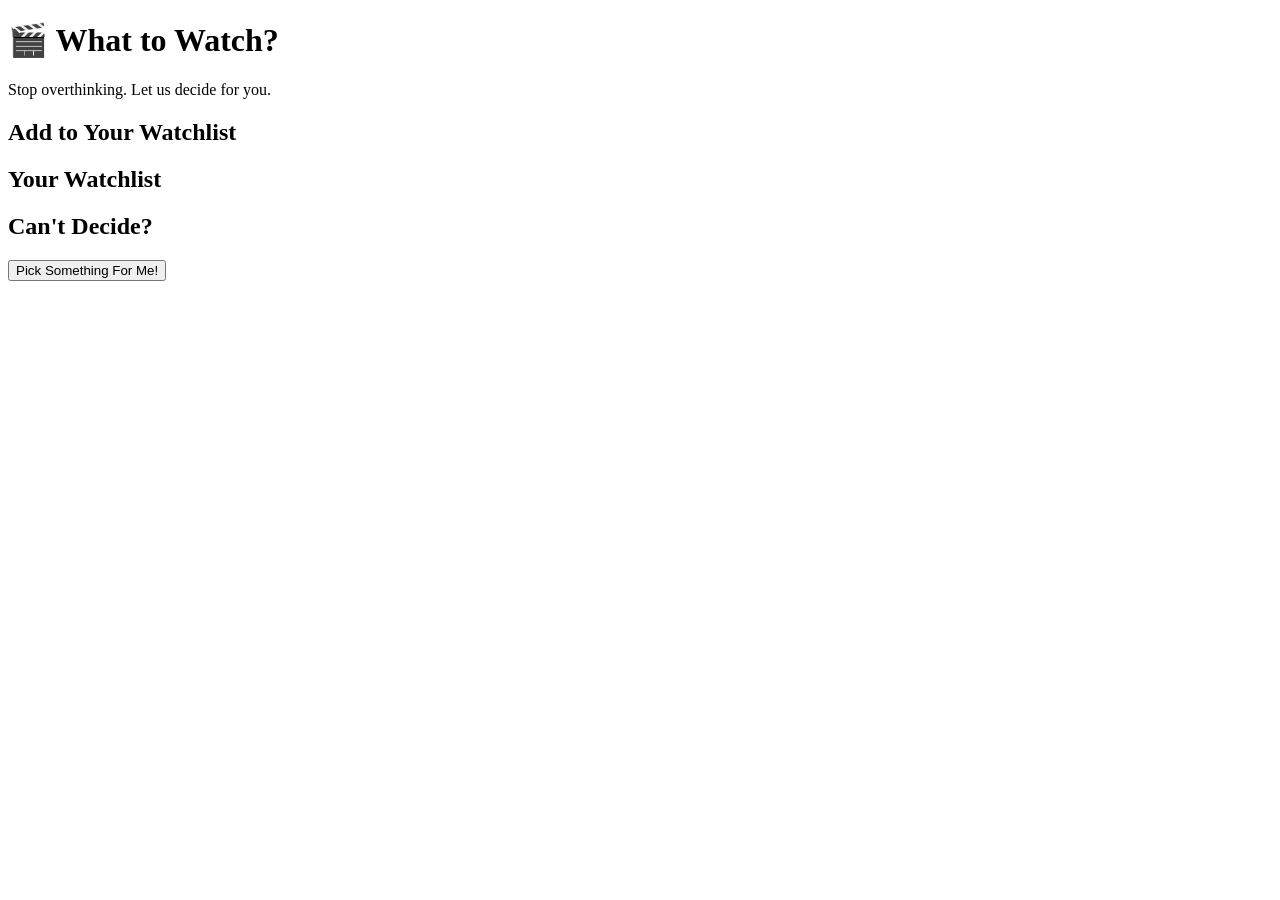
==== index.html @ bd535e7f "Initial setup - What to Watch app" ====
<!DOCTYPE html>
<html lang="en">
<head>
    <meta charset="UTF-8">
    <meta name="viewport" content="width=device-width, initial-scale=1.0">
    <title>What to Watch - Stop Overthinking!</title>
    <link rel="stylesheet" href="css/style.css">
</head>
<body>
    <header>
        <h1>🎬 What to Watch?</h1>
        <p>Stop overthinking. Let us decide for you.</p>
    </header>

    <main>
        <!-- Add to watchlist section -->
        <section id="add-section">
            <h2>Add to Your Watchlist</h2>
            <!-- YOU BUILD THIS: Form to add movies/shows -->
        </section>

        <!-- Your watchlist display -->
        <section id="watchlist-section">
            <h2>Your Watchlist</h2>
            <!-- YOU BUILD THIS: Display list of items -->
        </section>

        <!-- The decision maker -->
        <section id="picker-section">
            <h2>Can't Decide?</h2>
            <button id="pick-for-me">Pick Something For Me!</button>
            <!-- YOU BUILD THIS: Show the random pick -->
            <div id="result"></div>
        </section>
    </main>

    <script src="js/script.js"></script>
</body>
</html>
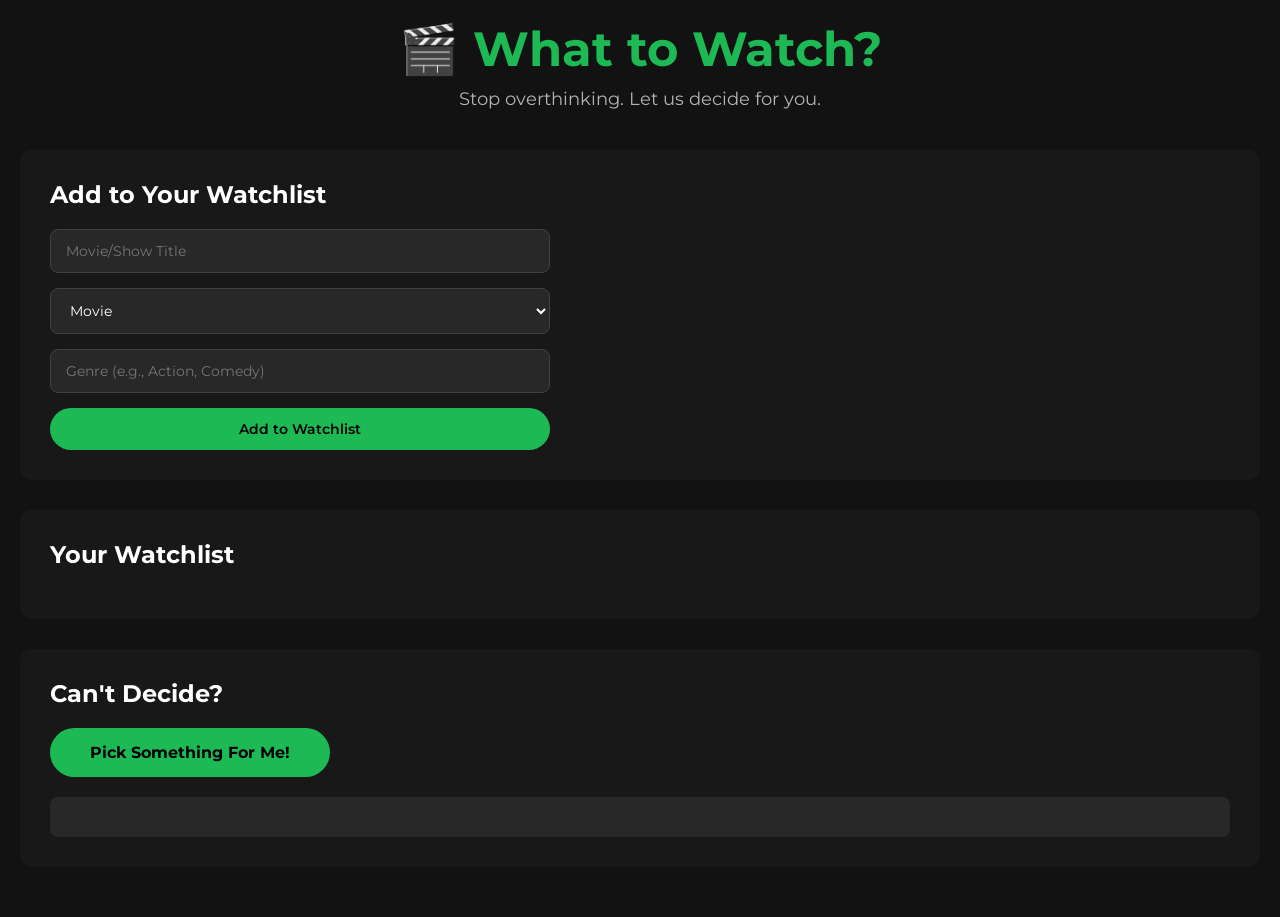
==== commit 52d404fe: "Added Watchlist form and edited the CSS" ====
--- a/index.html
+++ b/index.html
@@ -16,9 +16,17 @@
         <!-- Add to watchlist section -->
         <section id="add-section">
             <h2>Add to Your Watchlist</h2>
-            <!-- YOU BUILD THIS: Form to add movies/shows -->
+            <form id="add-form">
+                <input type="text" id="title" placeholder="Movie/Show Title" required>
+                <select id="type">
+                        <option value="movie">Movie</option>
+                        <option value="show">TV Show</option>
+                </select>
+                <input type="text" id="genre" placeholder="Genre (e.g., Action, Comedy)">
+                <button type="submit">Add to Watchlist</button>
+            </form>
         </section>
-
+        
         <!-- Your watchlist display -->
         <section id="watchlist-section">
             <h2>Your Watchlist</h2>
--- a/css/style.css
+++ b/css/style.css
@@ -0,0 +1,160 @@
+/* Import font from Google Fonts */
+@import url('https://fonts.googleapis.com/css2?family=Montserrat:wght@300;400;500;600;700&display=swap');
+
+/* Dark theme */
+* {
+    margin: 0;
+    padding: 0;
+    box-sizing: border-box;
+}
+
+body {
+    background-color: #121212;  /* Spotify's dark background */
+    color: #ffffff;
+    font-family: 'Montserrat', sans-serif;
+    padding: 20px;
+}
+
+header {
+    text-align: center;
+    margin-bottom: 40px;
+}
+
+header h1 {
+    font-size: 48px;
+    font-weight: 700;
+    color: #1DB954;  /* Spotify green accent */
+}
+
+header p {
+    color: #b3b3b3;
+    font-size: 18px;
+    margin-top: 10px;
+}
+
+section {
+    background-color: #181818;  /* Slightly lighter dark */
+    padding: 30px;
+    border-radius: 12px;
+    margin-bottom: 30px;
+}
+
+section h2 {
+    font-size: 24px;
+    margin-bottom: 20px;
+    color: #ffffff;
+}
+
+/* Form styling */
+#add-form {
+    display: flex;
+    flex-direction: column;
+    gap: 15px;
+    max-width: 500px;
+}
+
+#add-form input,
+#add-form select {
+    background-color: #282828;
+    border: 1px solid #404040;
+    color: #ffffff;
+    padding: 12px 15px;
+    border-radius: 8px;
+    font-family: 'Montserrat', sans-serif;
+    font-size: 14px;
+}
+
+#add-form input:focus,
+#add-form select:focus {
+    outline: none;
+    border-color: #1DB954;
+}
+
+#add-form button {
+    background-color: #1DB954;
+    color: #000000;
+    border: none;
+    padding: 12px 30px;
+    border-radius: 25px;
+    font-family: 'Montserrat', sans-serif;
+    font-weight: 600;
+    font-size: 14px;
+    cursor: pointer;
+    transition: all 0.3s ease;
+}
+
+#add-form button:hover {
+    background-color: #1ed760;
+    transform: scale(1.05);
+}
+
+/* Watchlist items */
+.watchlist-item {
+    background-color: #282828;
+    padding: 20px;
+    border-radius: 8px;
+    margin-bottom: 15px;
+    transition: background-color 0.2s ease;
+}
+
+.watchlist-item:hover {
+    background-color: #3E3E3E;
+}
+
+.watchlist-item h3 {
+    color: #ffffff;
+    font-size: 20px;
+    margin-bottom: 10px;
+}
+
+.watchlist-item p {
+    color: #b3b3b3;
+    font-size: 14px;
+    margin-bottom: 5px;
+}
+
+.watchlist-item button {
+    background-color: transparent;
+    border: 1px solid #b3b3b3;
+    color: #b3b3b3;
+    padding: 8px 20px;
+    border-radius: 20px;
+    font-family: 'Montserrat', sans-serif;
+    font-size: 12px;
+    cursor: pointer;
+    margin-top: 10px;
+    transition: all 0.2s ease;
+}
+
+.watchlist-item button:hover {
+    border-color: #ffffff;
+    color: #ffffff;
+}
+
+/* Pick button */
+#pick-for-me {
+    background-color: #1DB954;
+    color: #000000;
+    border: none;
+    padding: 15px 40px;
+    border-radius: 30px;
+    font-family: 'Montserrat', sans-serif;
+    font-weight: 700;
+    font-size: 16px;
+    cursor: pointer;
+    transition: all 0.3s ease;
+}
+
+#pick-for-me:hover {
+    background-color: #1ed760;
+    transform: scale(1.05);
+}
+
+#result {
+    margin-top: 20px;
+    padding: 20px;
+    background-color: #282828;
+    border-radius: 8px;
+    color: #ffffff;
+    font-size: 18px;
+}
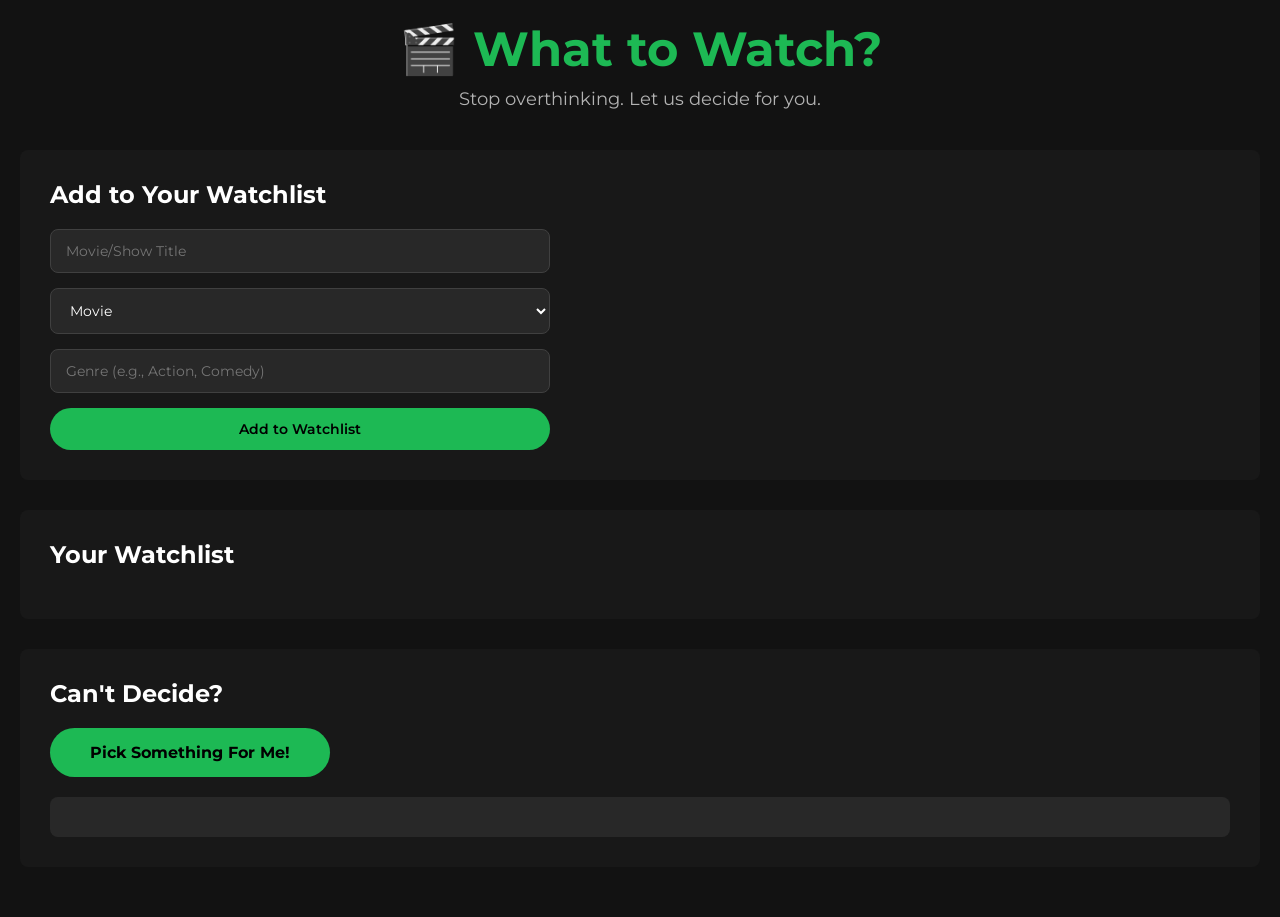
==== commit 0733816d: "Add watchlist display functionality" ====
--- a/index.html
+++ b/index.html
@@ -30,7 +30,9 @@
         <!-- Your watchlist display -->
         <section id="watchlist-section">
             <h2>Your Watchlist</h2>
-            <!-- YOU BUILD THIS: Display list of items -->
+            <div id="watchlist-container">
+                <!-- Movies/shows will appear here -->
+            </div>
         </section>
 
         <!-- The decision maker -->
--- a/css/style.css
+++ b/css/style.css
@@ -10,9 +10,9 @@
 
 body {
     background-color: #121212;  /* Spotify's dark background */
-    color: #ffffff;
+    color: #ffffff; /*makes all the text white unless specified otherwise*/
     font-family: 'Montserrat', sans-serif;
-    padding: 20px;
+    padding: 20px; /* Add some padding for better spacing */
 }
 
 header {
@@ -35,7 +35,7 @@
 section {
     background-color: #181818;  /* Slightly lighter dark */
     padding: 30px;
-    border-radius: 12px;
+    border-radius: 8px;
     margin-bottom: 30px;
 }
 
@@ -49,7 +49,7 @@
 #add-form {
     display: flex;
     flex-direction: column;
-    gap: 15px;
+    gap: 15px; /*gaps between each textfields and button*/
     max-width: 500px;
 }
 
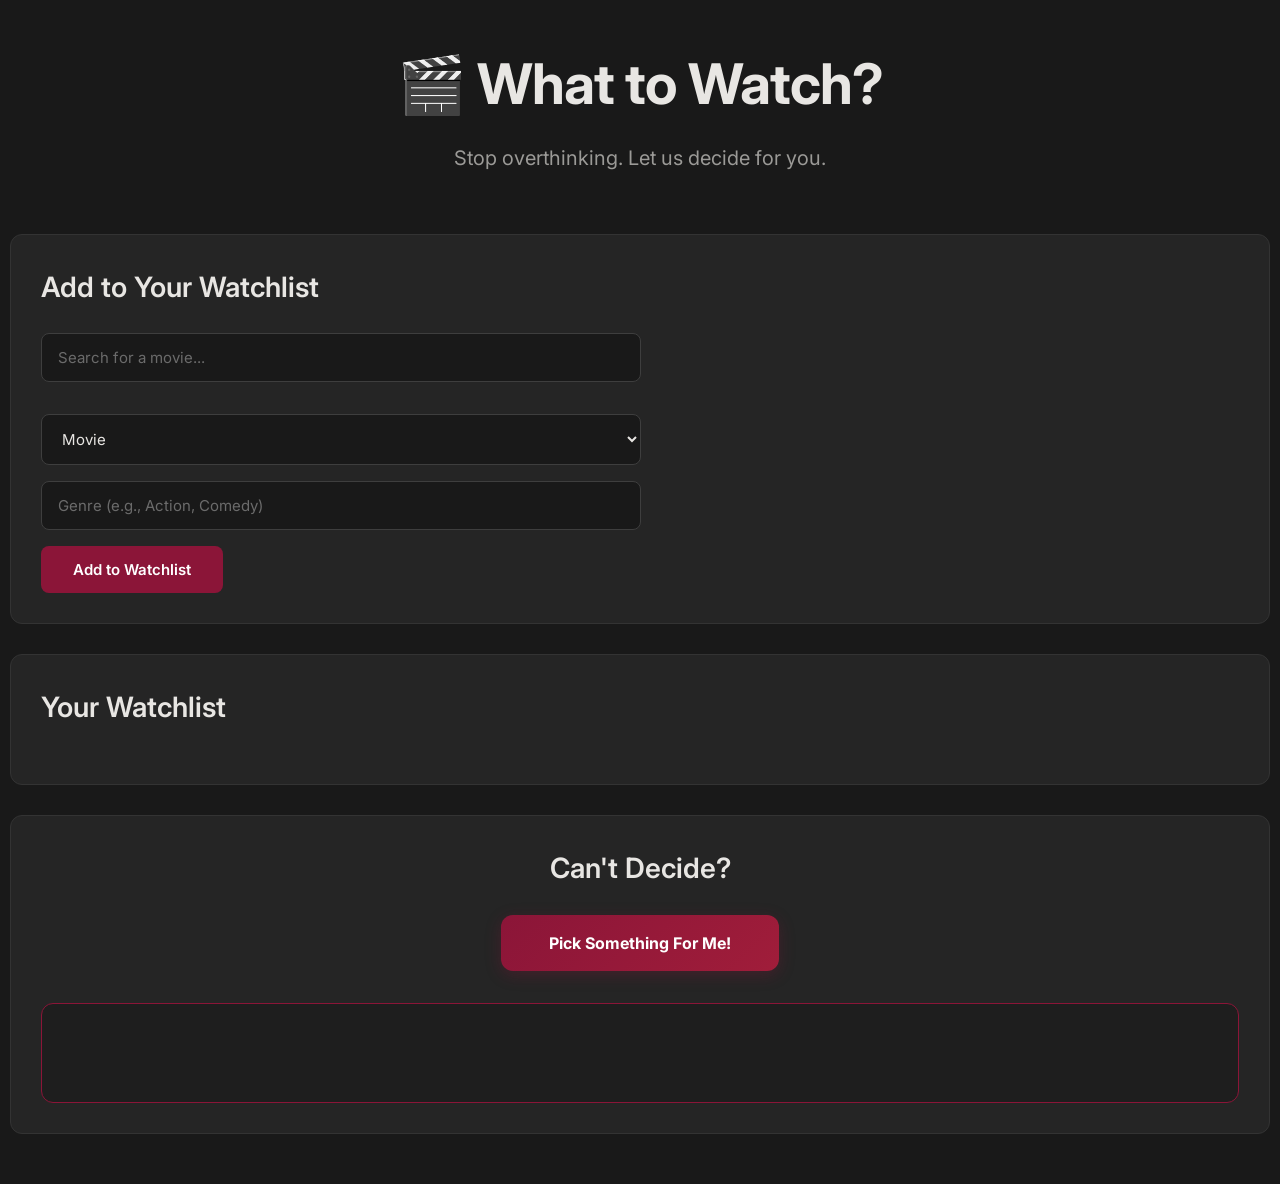
==== commit 6ef12834: "Set up TMDb API config and fetch" ====
--- a/index.html
+++ b/index.html
@@ -17,7 +17,8 @@
         <section id="add-section">
             <h2>Add to Your Watchlist</h2>
             <form id="add-form">
-                <input type="text" id="title" placeholder="Movie/Show Title" required>
+                <input type="text" id="title" placeholder="Search for a movie..." autocomplete="off">
+<div id="search-results"></div>
                 <select id="type">
                         <option value="movie">Movie</option>
                         <option value="show">TV Show</option>
@@ -43,7 +44,7 @@
             <div id="result"></div>
         </section>
     </main>
-
+    <script src="js/config.js"></script>
     <script src="js/script.js"></script>
 </body>
 </html>
--- a/css/style.css
+++ b/css/style.css
@@ -1,7 +1,6 @@
-/* Import font from Google Fonts */
-@import url('https://fonts.googleapis.com/css2?family=Montserrat:wght@300;400;500;600;700&display=swap');
-
-/* Dark theme */
+/* Import Notion-style fonts */
+@import url('https://fonts.googleapis.com/css2?family=Inter:wght@300;400;500;600;700&display=swap');
+
 * {
     margin: 0;
     padding: 0;
@@ -9,152 +8,266 @@
 }
 
 body {
-    background-color: #121212;  /* Spotify's dark background */
-    color: #ffffff; /*makes all the text white unless specified otherwise*/
-    font-family: 'Montserrat', sans-serif;
-    padding: 20px; /* Add some padding for better spacing */
+    background-color: #191919;
+    color: #E8E6E3;
+    font-family: 'Inter', sans-serif;
+    padding: 20px 10px;
+    line-height: 1.6;
 }
 
 header {
     text-align: center;
     margin-bottom: 40px;
+    padding: 20px 10px;
 }
 
 header h1 {
-    font-size: 48px;
+    font-size: 56px;
     font-weight: 700;
-    color: #1DB954;  /* Spotify green accent */
+    color: #E8E6E3;
+    margin-bottom: 12px;
+    letter-spacing: -1px;
 }
 
 header p {
-    color: #b3b3b3;
-    font-size: 18px;
-    margin-top: 10px;
+    color: #9B9A97;
+    font-size: 20px;
+    font-weight: 400;
+}
+
+main {
+    max-width: 1400px;
+    margin: 0 auto;
 }
 
 section {
-    background-color: #181818;  /* Slightly lighter dark */
+    background-color: #252525;
     padding: 30px;
-    border-radius: 8px;
+    border-radius: 12px;
     margin-bottom: 30px;
+    border: 1px solid #333;
+    transition: border-color 0.2s ease;
+}
+
+section:hover {
+    border-color: #8B1538;
 }
 
 section h2 {
-    font-size: 24px;
-    margin-bottom: 20px;
-    color: #ffffff;
+    font-size: 28px;
+    margin-bottom: 24px;
+    color: #E8E6E3;
+    font-weight: 600;
 }
 
 /* Form styling */
 #add-form {
     display: flex;
     flex-direction: column;
-    gap: 15px; /*gaps between each textfields and button*/
-    max-width: 500px;
+    gap: 16px;
+    max-width: 600px;
 }
 
 #add-form input,
 #add-form select {
-    background-color: #282828;
-    border: 1px solid #404040;
-    color: #ffffff;
-    padding: 12px 15px;
+    background-color: #191919;
+    border: 1px solid #3E3E3E;
+    color: #E8E6E3;
+    padding: 14px 16px;
     border-radius: 8px;
-    font-family: 'Montserrat', sans-serif;
-    font-size: 14px;
+    font-family: 'Inter', sans-serif;
+    font-size: 15px;
+    transition: all 0.2s ease;
 }
 
 #add-form input:focus,
 #add-form select:focus {
     outline: none;
-    border-color: #1DB954;
+    border-color: #8B1538;
+    background-color: #1E1E1E;
+}
+
+#add-form input::placeholder {
+    color: #6B6B6B;
 }
 
 #add-form button {
-    background-color: #1DB954;
-    color: #000000;
+    background-color: #8B1538;
+    color: #FFFFFF;
     border: none;
-    padding: 12px 30px;
-    border-radius: 25px;
-    font-family: 'Montserrat', sans-serif;
+    padding: 14px 32px;
+    border-radius: 8px;
+    font-family: 'Inter', sans-serif;
     font-weight: 600;
+    font-size: 15px;
+    cursor: pointer;
+    transition: all 0.2s ease;
+    align-self: flex-start;
+}
+
+#add-form button:hover {
+    background-color: #A01D3A;
+    transform: translateY(-1px);
+    box-shadow: 0 4px 12px rgba(139, 21, 56, 0.3);
+}
+
+#add-form button:active {
+    transform: translateY(0);
+}
+
+/* Watchlist grid */
+#watchlist-container {
+    display: grid;
+    grid-template-columns: repeat(auto-fill, minmax(280px, 1fr));
+    gap: 24px;
+    margin-top: 24px;
+}
+
+/* Watchlist items - card style */
+.watchlist-item {
+    background-color: #1E1E1E;
+    border-radius: 12px;
+    overflow: hidden;
+    transition: all 0.3s ease;
+    border: 1px solid #2A2A2A;
+    cursor: pointer;
+}
+
+.watchlist-item:hover {
+    transform: translateY(-4px);
+    box-shadow: 0 8px 24px rgba(0, 0, 0, 0.4);
+    border-color: #8B1538;
+}
+
+/* Poster placeholder - will be replaced with actual posters */
+.watchlist-item::before {
+    content: '';
+    display: block;
+    width: 100%;
+    padding-top: 56.25%; /* 16:9 aspect ratio - much shorter */
+    background: linear-gradient(135deg, #2A2A2A 0%, #1E1E1E 100%);
+    position: relative;
+}
+
+.watchlist-item-content {
+    padding: 20px;
+}
+
+.watchlist-item h3 {
+    color: #E8E6E3;
+    font-size: 18px;
+    font-weight: 600;
+    margin-bottom: 8px;
+    display: flex;
+    align-items: center;
+    gap: 8px;
+}
+
+.watchlist-item p {
+    color: #9B9A97;
     font-size: 14px;
-    cursor: pointer;
-    transition: all 0.3s ease;
-}
-
-#add-form button:hover {
-    background-color: #1ed760;
-    transform: scale(1.05);
-}
-
-/* Watchlist items */
-.watchlist-item {
-    background-color: #282828;
-    padding: 20px;
-    border-radius: 8px;
-    margin-bottom: 15px;
-    transition: background-color 0.2s ease;
-}
-
-.watchlist-item:hover {
-    background-color: #3E3E3E;
-}
-
-.watchlist-item h3 {
-    color: #ffffff;
-    font-size: 20px;
-    margin-bottom: 10px;
-}
-
-.watchlist-item p {
-    color: #b3b3b3;
-    font-size: 14px;
-    margin-bottom: 5px;
+    margin-bottom: 6px;
 }
 
 .watchlist-item button {
     background-color: transparent;
-    border: 1px solid #b3b3b3;
-    color: #b3b3b3;
-    padding: 8px 20px;
-    border-radius: 20px;
-    font-family: 'Montserrat', sans-serif;
-    font-size: 12px;
-    cursor: pointer;
-    margin-top: 10px;
+    border: 1px solid #3E3E3E;
+    color: #9B9A97;
+    padding: 8px 16px;
+    border-radius: 6px;
+    font-family: 'Inter', sans-serif;
+    font-size: 13px;
+    cursor: pointer;
+    margin-top: 12px;
+    margin-right: 8px;
     transition: all 0.2s ease;
+    font-weight: 500;
 }
 
 .watchlist-item button:hover {
-    border-color: #ffffff;
-    color: #ffffff;
-}
-
-/* Pick button */
+    border-color: #8B1538;
+    color: #8B1538;
+    background-color: rgba(139, 21, 56, 0.1);
+}
+
+/* Watched state */
+.watchlist-item.watched {
+    opacity: 0.5;
+}
+
+.watchlist-item.watched h3 {
+    text-decoration: line-through;
+    color: #6B6B6B;
+}
+
+/* Picker section */
+#picker-section {
+    text-align: center;
+}
+
 #pick-for-me {
-    background-color: #1DB954;
-    color: #000000;
+    background: linear-gradient(135deg, #8B1538 0%, #A01D3A 100%);
+    color: #FFFFFF;
     border: none;
-    padding: 15px 40px;
-    border-radius: 30px;
-    font-family: 'Montserrat', sans-serif;
+    padding: 18px 48px;
+    border-radius: 12px;
+    font-family: 'Inter', sans-serif;
     font-weight: 700;
     font-size: 16px;
     cursor: pointer;
     transition: all 0.3s ease;
+    box-shadow: 0 4px 16px rgba(139, 21, 56, 0.3);
 }
 
 #pick-for-me:hover {
-    background-color: #1ed760;
-    transform: scale(1.05);
+    transform: translateY(-2px);
+    box-shadow: 0 8px 24px rgba(139, 21, 56, 0.4);
+}
+
+#pick-for-me:active {
+    transform: translateY(0);
 }
 
 #result {
-    margin-top: 20px;
-    padding: 20px;
-    background-color: #282828;
-    border-radius: 8px;
-    color: #ffffff;
+    margin-top: 32px;
+    padding: 32px;
+    background-color: #1E1E1E;
+    border-radius: 12px;
+    color: #E8E6E3;
     font-size: 18px;
+    border: 1px solid #8B1538;
+    min-height: 100px;
+    display: flex;
+    flex-direction: column;
+    align-items: center;
+    justify-content: center;
+}
+
+#result h2 {
+    color: #8B1538;
+    font-size: 32px;
+    margin: 12px 0;
+}
+
+#result h3 {
+    color: #9B9A97;
+    font-size: 16px;
+    font-weight: 500;
+    margin-bottom: 8px;
+}
+
+/* Responsive */
+@media (max-width: 768px) {
+    header h1 {
+        font-size: 40px;
+    }
+    
+    section {
+        padding: 24px;
+    }
+    
+    #watchlist-container {
+        grid-template-columns: repeat(auto-fill, minmax(200px, 1fr));
+        gap: 16px;
+    }
 }
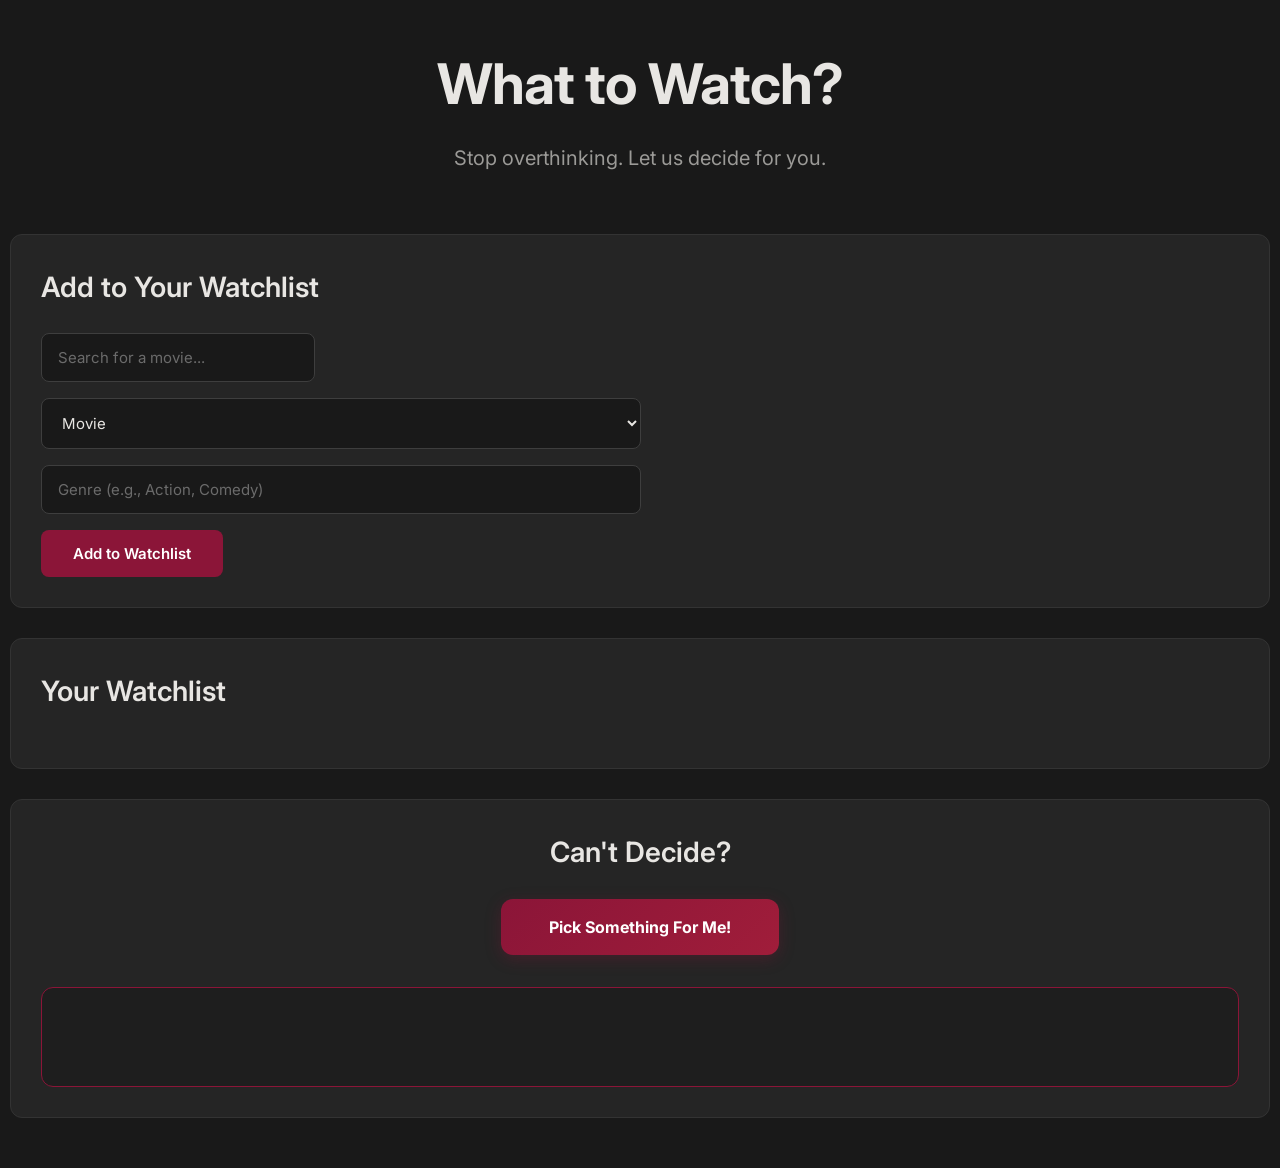
==== commit d088554e: "Add TMDB search functionality to form" ====
--- a/index.html
+++ b/index.html
@@ -8,7 +8,7 @@
 </head>
 <body>
     <header>
-        <h1>🎬 What to Watch?</h1>
+        <h1>What to Watch?</h1>
         <p>Stop overthinking. Let us decide for you.</p>
     </header>
 
@@ -17,11 +17,13 @@
         <section id="add-section">
             <h2>Add to Your Watchlist</h2>
             <form id="add-form">
-                <input type="text" id="title" placeholder="Search for a movie..." autocomplete="off">
-<div id="search-results"></div>
+                <div style="position: relative;">
+                    <input type="text" id="title" placeholder="Search for a movie..." autocomplete="off">
+                    <div id="search-results"></div>
+                </div>
                 <select id="type">
-                        <option value="movie">Movie</option>
-                        <option value="show">TV Show</option>
+                    <option value="movie">Movie</option>
+                    <option value="show">TV Show</option>
                 </select>
                 <input type="text" id="genre" placeholder="Genre (e.g., Action, Comedy)">
                 <button type="submit">Add to Watchlist</button>
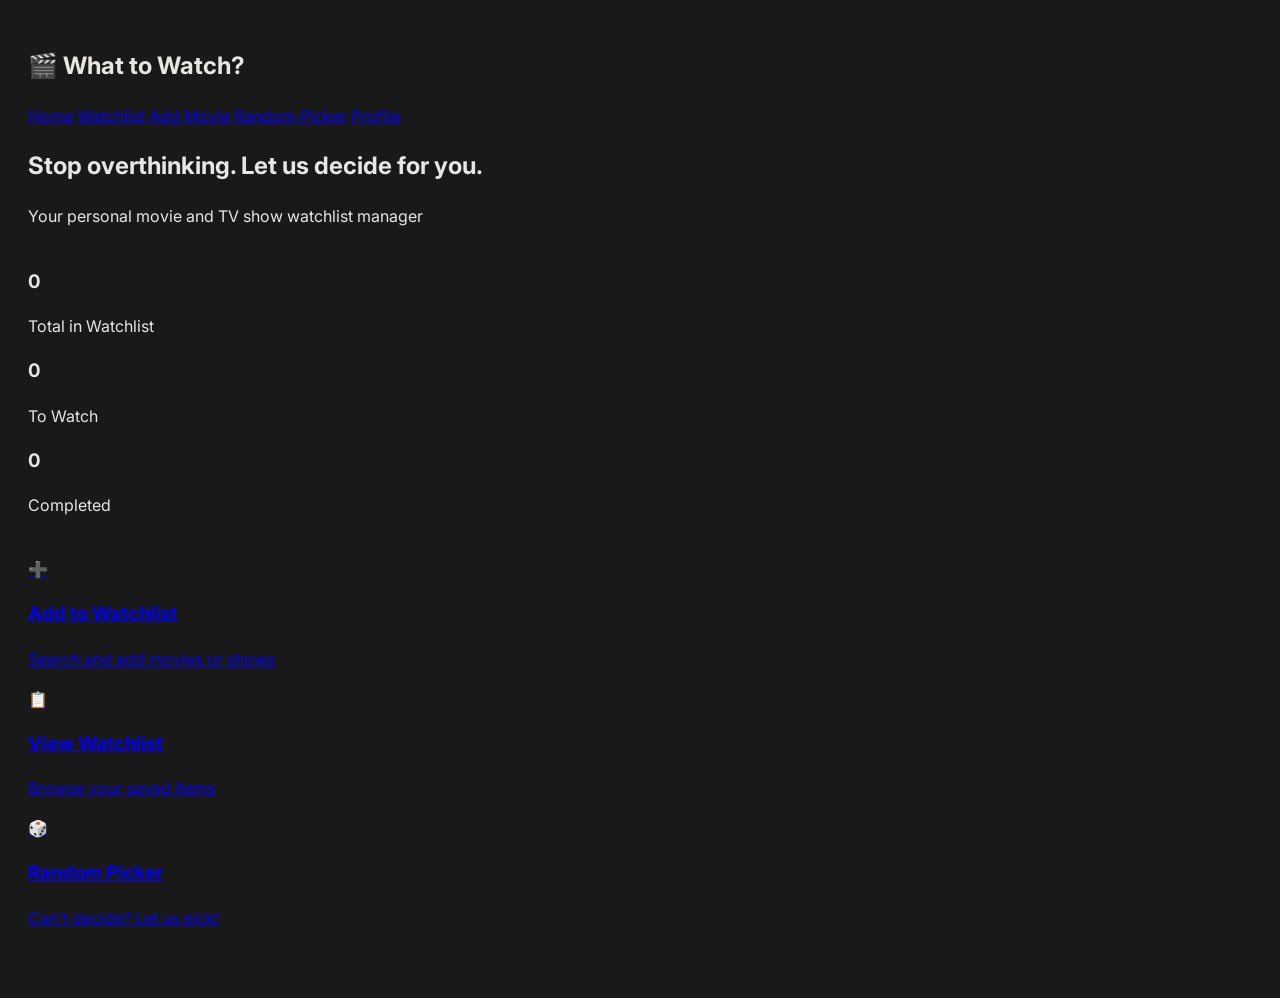
==== commit e00a6b51: "Added new pages and updated the UI" ====
--- a/index.html
+++ b/index.html
@@ -3,50 +3,71 @@
 <head>
     <meta charset="UTF-8">
     <meta name="viewport" content="width=device-width, initial-scale=1.0">
-    <title>What to Watch - Stop Overthinking!</title>
+    <title>What to Watch - Home</title>
     <link rel="stylesheet" href="css/style.css">
 </head>
 <body>
-    <header>
-        <h1>What to Watch?</h1>
-        <p>Stop overthinking. Let us decide for you.</p>
-    </header>
+    <!-- Navigation -->
+    <nav class="main-nav">
+        <div class="nav-content">
+            <h1 class="logo">🎬 What to Watch?</h1>
+            <div class="nav-links">
+                <a href="index.html" class="active">Home</a>
+                <a href="watchlist.html">Watchlist</a>
+                <a href="add-movie.html">Add Movie</a>
+                <a href="picker.html">Random Picker</a>
+                <a href="profile.html">Profile</a>
+            </div>
+        </div>
+    </nav>
 
-    <main>
-        <!-- Add to watchlist section -->
-        <section id="add-section">
-            <h2>Add to Your Watchlist</h2>
-            <form id="add-form">
-                <div style="position: relative;">
-                    <input type="text" id="title" placeholder="Search for a movie..." autocomplete="off">
-                    <div id="search-results"></div>
-                </div>
-                <select id="type">
-                    <option value="movie">Movie</option>
-                    <option value="show">TV Show</option>
-                </select>
-                <input type="text" id="genre" placeholder="Genre (e.g., Action, Comedy)">
-                <button type="submit">Add to Watchlist</button>
-            </form>
+    <main class="home-page">
+        <section class="hero">
+            <h1>Stop overthinking. Let us decide for you.</h1>
+            <p>Your personal movie and TV show watchlist manager</p>
         </section>
-        
-        <!-- Your watchlist display -->
-        <section id="watchlist-section">
-            <h2>Your Watchlist</h2>
-            <div id="watchlist-container">
-                <!-- Movies/shows will appear here -->
+
+        <section class="stats">
+            <div class="stat-card">
+                <h3 id="total-count">0</h3>
+                <p>Total in Watchlist</p>
+            </div>
+            <div class="stat-card">
+                <h3 id="unwatched-count">0</h3>
+                <p>To Watch</p>
+            </div>
+            <div class="stat-card">
+                <h3 id="watched-count">0</h3>
+                <p>Completed</p>
             </div>
         </section>
 
-        <!-- The decision maker -->
-        <section id="picker-section">
-            <h2>Can't Decide?</h2>
-            <button id="pick-for-me">Pick Something For Me!</button>
-            <!-- YOU BUILD THIS: Show the random pick -->
-            <div id="result"></div>
+        <section class="quick-actions">
+            <a href="add-movie.html" class="action-btn">
+                <span>➕</span>
+                <h3>Add to Watchlist</h3>
+                <p>Search and add movies or shows</p>
+            </a>
+            <a href="watchlist.html" class="action-btn">
+                <span>📋</span>
+                <h3>View Watchlist</h3>
+                <p>Browse your saved items</p>
+            </a>
+            <a href="picker.html" class="action-btn">
+                <span>🎲</span>
+                <h3>Random Picker</h3>
+                <p>Can't decide? Let us pick!</p>
+            </a>
         </section>
     </main>
-    <script src="js/config.js"></script>
-    <script src="js/script.js"></script>
+
+    <script src="js/storage.js"></script>
+    <script>
+        // Load stats on home page
+        const stats = Storage.getStats();
+        document.getElementById('total-count').textContent = stats.total;
+        document.getElementById('unwatched-count').textContent = stats.unwatched;
+        document.getElementById('watched-count').textContent = stats.watched;
+    </script>
 </body>
 </html>
--- a/css/style.css
+++ b/css/style.css
@@ -1,6 +1,7 @@
 /* Import Notion-style fonts */
-@import url('https://fonts.googleapis.com/css2?family=Inter:wght@300;400;500;600;700&display=swap');
-
+@import url('https://fonts.googleapis.com/css2?family=Inter:wght@400;500;600;700&display=swap');
+@import url('https://fonts.googleapis.com/css2?family=Space+Grotesk:wght@400;500;600;700&display=swap');
+font-family: 'Space Grotesk', sans-serif;
 * {
     margin: 0;
     padding: 0;
@@ -10,96 +11,105 @@
 body {
     background-color: #191919;
     color: #E8E6E3;
-    font-family: 'Inter', sans-serif;
-    padding: 20px 10px;
-    line-height: 1.6;
+    font-family: 'Inter', -apple-system, sans-serif;
+    padding: 20px;
+    line-height: 1.5;
 }
 
 header {
     text-align: center;
     margin-bottom: 40px;
-    padding: 20px 10px;
+    padding: 20px 0;
 }
 
 header h1 {
-    font-size: 56px;
+    font-size: 36px;
     font-weight: 700;
     color: #E8E6E3;
-    margin-bottom: 12px;
-    letter-spacing: -1px;
+    margin-bottom: 8px;
+    letter-spacing: -0.5px;
 }
 
 header p {
+    color: #787774;
+    font-size: 16px;
+    font-weight: 400;
+}
+
+main {
+    max-width: 1600px;
+    margin: 0 auto;
+}
+
+section {
+    background-color: transparent;
+    padding: 0;
+    margin-bottom: 40px;
+}
+
+section h2 {
+    font-size: 20px;
+    margin-bottom: 20px;
     color: #9B9A97;
-    font-size: 20px;
-    font-weight: 400;
-}
-
-main {
-    max-width: 1400px;
-    margin: 0 auto;
-}
-
-section {
+    font-weight: 600;
+    text-transform: uppercase;
+    letter-spacing: 0.5px;
+    font-size: 13px;
+}
+
+/* Form styling */
+#add-section {
     background-color: #252525;
     padding: 30px;
-    border-radius: 12px;
-    margin-bottom: 30px;
-    border: 1px solid #333;
-    transition: border-color 0.2s ease;
-}
-
-section:hover {
-    border-color: #8B1538;
-}
-
-section h2 {
-    font-size: 28px;
-    margin-bottom: 24px;
-    color: #E8E6E3;
-    font-weight: 600;
-}
-
-/* Form styling */
+    border-radius: 8px;
+    margin-bottom: 50px;
+}
+
 #add-form {
     display: flex;
     flex-direction: column;
-    gap: 16px;
+    gap: 12px;
     max-width: 600px;
+}
+
+#add-form > div {
+    position: relative;
+    width: 100%;
 }
 
 #add-form input,
 #add-form select {
-    background-color: #191919;
-    border: 1px solid #3E3E3E;
-    color: #E8E6E3;
-    padding: 14px 16px;
-    border-radius: 8px;
+    background-color: #1E1E1E;
+    border: 1px solid #3A3A3A;
+    color: #E8E6E3;
+    padding: 10px 14px;
+    border-radius: 6px;
     font-family: 'Inter', sans-serif;
-    font-size: 15px;
-    transition: all 0.2s ease;
+    font-size: 14px;
+    transition: all 0.2s ease;
+    width: 100%;
 }
 
 #add-form input:focus,
 #add-form select:focus {
     outline: none;
     border-color: #8B1538;
-    background-color: #1E1E1E;
+    background-color: #252525;
 }
 
 #add-form input::placeholder {
-    color: #6B6B6B;
+    color: #5A5A5A;
 }
 
 #add-form button {
     background-color: #8B1538;
     color: #FFFFFF;
     border: none;
-    padding: 14px 32px;
-    border-radius: 8px;
+    padding: 10px 24px;
+    border-radius: 6px;
     font-family: 'Inter', sans-serif;
     font-weight: 600;
-    font-size: 15px;
+    font-size: 14px;
     cursor: pointer;
     transition: all 0.2s ease;
     align-self: flex-start;
@@ -107,167 +117,281 @@
 
 #add-form button:hover {
     background-color: #A01D3A;
-    transform: translateY(-1px);
-    box-shadow: 0 4px 12px rgba(139, 21, 56, 0.3);
-}
-
-#add-form button:active {
-    transform: translateY(0);
-}
-
-/* Watchlist grid */
+}
+
+/* Search results dropdown */
+#search-results {
+    position: absolute;
+    background: #1E1E1E;
+    border: 1px solid #3A3A3A;
+    border-radius: 6px;
+    max-height: 300px;
+    overflow-y: auto;
+    z-index: 1000;
+    width: 100%;
+    margin-top: 4px;
+    top: 100%;
+    left: 0;
+}
+
+.search-result-item {
+    display: flex;
+    gap: 12px;
+    padding: 12px;
+    cursor: pointer;
+    border-bottom: 1px solid #2A2A2A;
+}
+
+.search-result-item:hover {
+    background-color: #252525;
+}
+
+.search-result-item img {
+    width: 40px;
+    height: 60px;
+    object-fit: cover;
+    border-radius: 4px;
+}
+
+.search-result-item strong {
+    display: block;
+    color: #E8E6E3;
+    font-size: 14px;
+}
+
+.search-result-item small {
+    display: block;
+    color: #787774;
+    font-size: 12px;
+}
+
+.no-poster {
+    width: 40px;
+    height: 60px;
+    background: #2A2A2A;
+    display: flex;
+    align-items: center;
+    justify-content: center;
+    border-radius: 4px;
+    font-size: 20px;
+}
+
+/* Watchlist grid - matches Notion layout */
 #watchlist-container {
     display: grid;
-    grid-template-columns: repeat(auto-fill, minmax(280px, 1fr));
-    gap: 24px;
-    margin-top: 24px;
-}
-
-/* Watchlist items - card style */
+    grid-template-columns: repeat(auto-fill, minmax(140px, 1fr));
+    gap: 16px;
+}
+
+/* Watchlist item card */
 .watchlist-item {
-    background-color: #1E1E1E;
-    border-radius: 12px;
+    background-color: transparent;
+    border-radius: 6px;
     overflow: hidden;
-    transition: all 0.3s ease;
-    border: 1px solid #2A2A2A;
-    cursor: pointer;
-}
-
-.watchlist-item:hover {
-    transform: translateY(-4px);
-    box-shadow: 0 8px 24px rgba(0, 0, 0, 0.4);
-    border-color: #8B1538;
-}
-
-/* Poster placeholder - will be replaced with actual posters */
-.watchlist-item::before {
-    content: '';
+    transition: all 0.2s ease;
+    cursor: pointer;
+    position: relative;
+}
+
+/* Poster container */
+.poster-container {
+    position: relative;
+    width: 100%;
+    border-radius: 6px;
+    overflow: hidden;
+    margin-bottom: 8px;
+}
+
+.poster-placeholder {
+    width: 100%;
+    padding-top: 140%;
+    background: linear-gradient(135deg, #2A2A2A 0%, #1E1E1E 100%);
+    display: flex;
+    align-items: center;
+    justify-content: center;
+    position: relative;
+}
+
+.poster-placeholder span {
+    position: absolute;
+    top: 50%;
+    left: 50%;
+    transform: translate(-50%, -50%);
+    font-size: 30px;
+    opacity: 0.3;
+}
+
+.poster-container img {
+    width: 100%;
+    height: auto;
     display: block;
-    width: 100%;
-    padding-top: 56.25%; /* 16:9 aspect ratio - much shorter */
-    background: linear-gradient(135deg, #2A2A2A 0%, #1E1E1E 100%);
-    position: relative;
-}
-
-.watchlist-item-content {
-    padding: 20px;
-}
-
-.watchlist-item h3 {
-    color: #E8E6E3;
-    font-size: 18px;
-    font-weight: 600;
-    margin-bottom: 8px;
-    display: flex;
+    border-radius: 6px 6px 0 0;
+    aspect-ratio: 2/3;
+    object-fit: cover;
+}
+
+/* Hover overlay for buttons */
+.item-overlay {
+    position: absolute;
+    top: 0;
+    left: 0;
+    right: 0;
+    bottom: 0;
+    background: rgba(0, 0, 0, 0.85);
+    display: flex;
+    flex-direction: column;
     align-items: center;
+    justify-content: center;
     gap: 8px;
-}
-
-.watchlist-item p {
-    color: #9B9A97;
-    font-size: 14px;
-    margin-bottom: 6px;
-}
-
-.watchlist-item button {
-    background-color: transparent;
-    border: 1px solid #3E3E3E;
-    color: #9B9A97;
+    opacity: 0;
+    transition: opacity 0.2s ease;
+    padding: 12px;
+}
+
+.watchlist-item:hover .item-overlay {
+    opacity: 1;
+}
+
+.item-overlay button {
+    background-color: rgba(255, 255, 255, 0.15);
+    backdrop-filter: blur(10px);
+    border: 1px solid rgba(255, 255, 255, 0.2);
+    color: #FFFFFF;
     padding: 8px 16px;
     border-radius: 6px;
     font-family: 'Inter', sans-serif;
     font-size: 13px;
     cursor: pointer;
-    margin-top: 12px;
-    margin-right: 8px;
     transition: all 0.2s ease;
     font-weight: 500;
-}
-
-.watchlist-item button:hover {
-    border-color: #8B1538;
-    color: #8B1538;
-    background-color: rgba(139, 21, 56, 0.1);
+    width: 100%;
+}
+
+.item-overlay button:hover {
+    background-color: rgba(255, 255, 255, 0.25);
+}
+
+.btn-watched {
+    background-color: rgba(139, 21, 56, 0.9) !important;
+    border-color: #8B1538 !important;
+}
+
+.btn-watched:hover {
+    background-color: rgba(160, 29, 58, 1) !important;
+}
+
+/* Item info below poster */
+.item-info {
+    padding: 0 4px;
+}
+
+.item-info h3 {
+    color: #E8E6E3;
+    font-size: 14px;
+    font-weight: 600;
+    margin-bottom: 6px;
+    line-height: 1.3;
+    display: -webkit-box;
+    -webkit-line-clamp: 2;
+    -webkit-box-orient: vertical;
+    overflow: hidden;
+}
+
+.item-meta {
+    display: flex;
+    flex-wrap: wrap;
+    gap: 6px;
+}
+
+.tag {
+    background-color: #2A2A2A;
+    color: #9B9A97;
+    padding: 3px 8px;
+    border-radius: 4px;
+    font-size: 11px;
+    font-weight: 500;
 }
 
 /* Watched state */
-.watchlist-item.watched {
-    opacity: 0.5;
-}
-
-.watchlist-item.watched h3 {
+.watchlist-item.watched .poster-placeholder,
+.watchlist-item.watched .poster-container img {
+    opacity: 0.4;
+}
+
+.watchlist-item.watched .item-info h3 {
+    color: #5A5A5A;
     text-decoration: line-through;
-    color: #6B6B6B;
+}
+
+.watchlist-item.watched .tag {
+    background-color: #1E1E1E;
+    color: #5A5A5A;
 }
 
 /* Picker section */
 #picker-section {
     text-align: center;
+    background-color: #252525;
+    padding: 50px 30px;
+    border-radius: 8px;
 }
 
 #pick-for-me {
     background: linear-gradient(135deg, #8B1538 0%, #A01D3A 100%);
     color: #FFFFFF;
     border: none;
-    padding: 18px 48px;
-    border-radius: 12px;
+    padding: 16px 48px;
+    border-radius: 8px;
     font-family: 'Inter', sans-serif;
     font-weight: 700;
     font-size: 16px;
     cursor: pointer;
-    transition: all 0.3s ease;
-    box-shadow: 0 4px 16px rgba(139, 21, 56, 0.3);
+    transition: all 0.2s ease;
 }
 
 #pick-for-me:hover {
     transform: translateY(-2px);
-    box-shadow: 0 8px 24px rgba(139, 21, 56, 0.4);
-}
-
-#pick-for-me:active {
-    transform: translateY(0);
+    box-shadow: 0 8px 24px rgba(139, 21, 56, 0.3);
 }
 
 #result {
-    margin-top: 32px;
-    padding: 32px;
+    margin-top: 30px;
+    padding: 30px;
     background-color: #1E1E1E;
-    border-radius: 12px;
-    color: #E8E6E3;
-    font-size: 18px;
-    border: 1px solid #8B1538;
-    min-height: 100px;
-    display: flex;
-    flex-direction: column;
-    align-items: center;
-    justify-content: center;
+    border-radius: 8px;
+    color: #E8E6E3;
+    border: 1px solid #3A3A3A;
 }
 
 #result h2 {
     color: #8B1538;
-    font-size: 32px;
+    font-size: 28px;
     margin: 12px 0;
+    text-transform: none;
+    letter-spacing: normal;
 }
 
 #result h3 {
-    color: #9B9A97;
-    font-size: 16px;
+    color: #787774;
+    font-size: 14px;
     font-weight: 500;
     margin-bottom: 8px;
+    text-transform: none;
+}
+
+#result p {
+    color: #9B9A97;
+    font-size: 14px;
 }
 
 /* Responsive */
 @media (max-width: 768px) {
-    header h1 {
-        font-size: 40px;
+    #watchlist-container {
+        grid-template-columns: repeat(auto-fill, minmax(120px, 1fr));
+        gap: 12px;
     }
     
-    section {
-        padding: 24px;
-    }
-    
-    #watchlist-container {
-        grid-template-columns: repeat(auto-fill, minmax(200px, 1fr));
-        gap: 16px;
+    header h1 {
+        font-size: 36px;
     }
 }
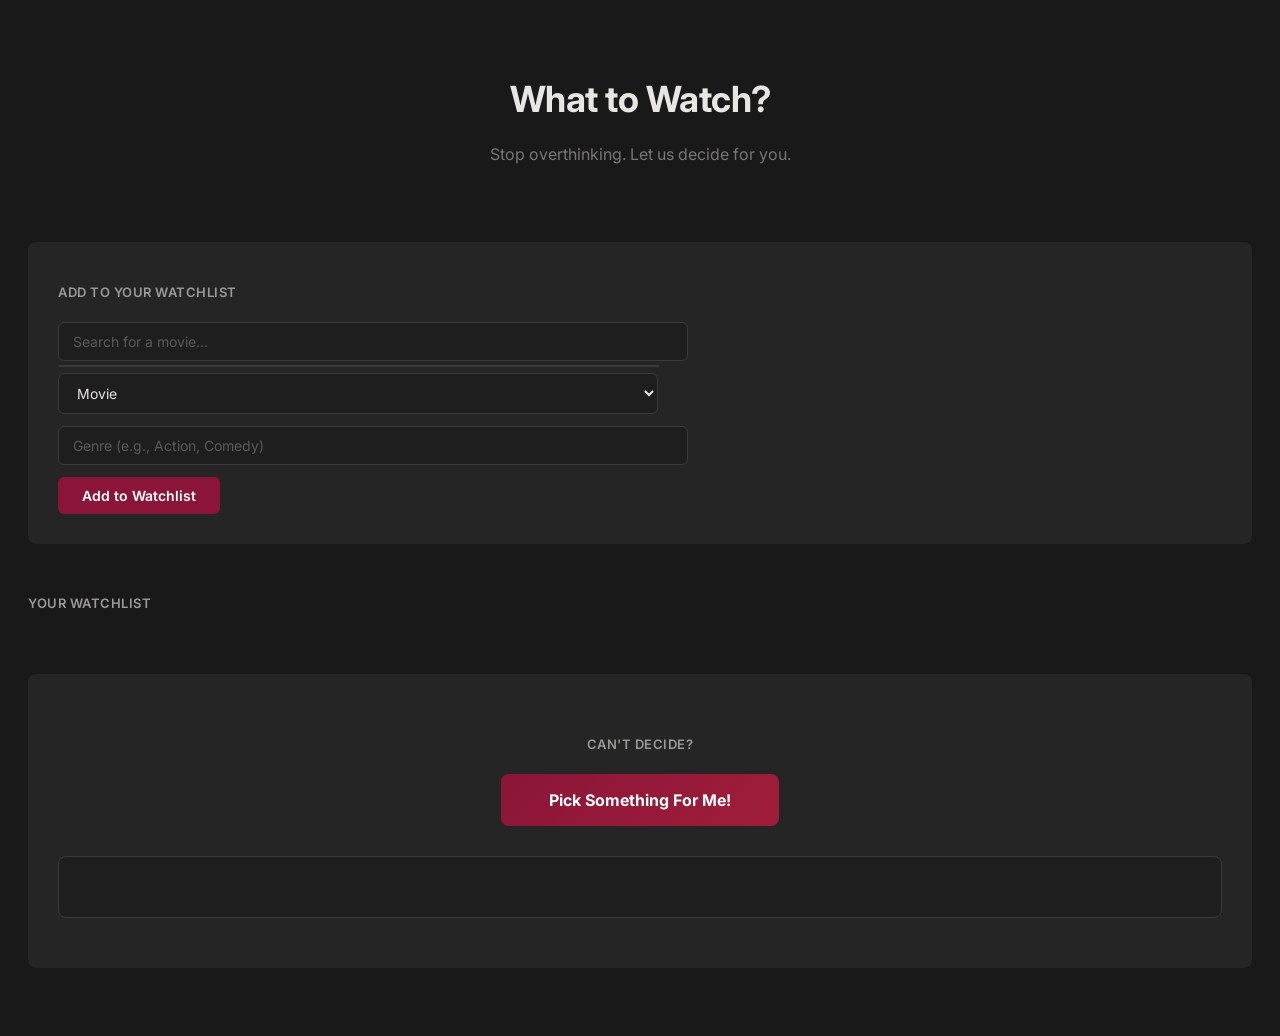
==== commit 8266becd: "Final version - Single page TMDB watchlist app" ====
--- a/index.html
+++ b/index.html
@@ -3,71 +3,50 @@
 <head>
     <meta charset="UTF-8">
     <meta name="viewport" content="width=device-width, initial-scale=1.0">
-    <title>What to Watch - Home</title>
+    <title>What to Watch - Stop Overthinking!</title>
     <link rel="stylesheet" href="css/style.css">
 </head>
 <body>
-    <!-- Navigation -->
-    <nav class="main-nav">
-        <div class="nav-content">
-            <h1 class="logo">🎬 What to Watch?</h1>
-            <div class="nav-links">
-                <a href="index.html" class="active">Home</a>
-                <a href="watchlist.html">Watchlist</a>
-                <a href="add-movie.html">Add Movie</a>
-                <a href="picker.html">Random Picker</a>
-                <a href="profile.html">Profile</a>
-            </div>
-        </div>
-    </nav>
+    <header>
+        <h1>What to Watch?</h1>
+        <p>Stop overthinking. Let us decide for you.</p>
+    </header>
 
-    <main class="home-page">
-        <section class="hero">
-            <h1>Stop overthinking. Let us decide for you.</h1>
-            <p>Your personal movie and TV show watchlist manager</p>
+    <main>
+        <!-- Add to watchlist section -->
+        <section id="add-section">
+            <h2>Add to Your Watchlist</h2>
+            <form id="add-form"> <!--form id used for javascript to read inps and handle submission-->
+                <div style="position: relative;">
+                    <input type="text" id="title" placeholder="Search for a movie..." autocomplete="on">
+                    <div id="search-results"></div>
+                </div>
+                <select id="type">
+                    <option value="movie">Movie</option>
+                    <option value="show">TV Show</option>
+                </select>
+                <input type="text" id="genre" placeholder="Genre (e.g., Action, Comedy)">
+                <button type="submit">Add to Watchlist</button>
+            </form>
         </section>
-
-        <section class="stats">
-            <div class="stat-card">
-                <h3 id="total-count">0</h3>
-                <p>Total in Watchlist</p>
-            </div>
-            <div class="stat-card">
-                <h3 id="unwatched-count">0</h3>
-                <p>To Watch</p>
-            </div>
-            <div class="stat-card">
-                <h3 id="watched-count">0</h3>
-                <p>Completed</p>
+        
+        <!-- Your watchlist display -->
+        <section id="watchlist-section">
+            <h2>Your Watchlist</h2>
+            <div id="watchlist-container">
+                <!-- Movies/shows will appear here -->
             </div>
         </section>
 
-        <section class="quick-actions">
-            <a href="add-movie.html" class="action-btn">
-                <span>➕</span>
-                <h3>Add to Watchlist</h3>
-                <p>Search and add movies or shows</p>
-            </a>
-            <a href="watchlist.html" class="action-btn">
-                <span>📋</span>
-                <h3>View Watchlist</h3>
-                <p>Browse your saved items</p>
-            </a>
-            <a href="picker.html" class="action-btn">
-                <span>🎲</span>
-                <h3>Random Picker</h3>
-                <p>Can't decide? Let us pick!</p>
-            </a>
+        <!-- The decision maker -->
+        <section id="picker-section">
+            <h2>Can't Decide?</h2>
+            <button id="pick-for-me">Pick Something For Me!</button>
+            <!-- YOU BUILD THIS: Show the random pick -->
+            <div id="result"></div>
         </section>
     </main>
-
-    <script src="js/storage.js"></script>
-    <script>
-        // Load stats on home page
-        const stats = Storage.getStats();
-        document.getElementById('total-count').textContent = stats.total;
-        document.getElementById('unwatched-count').textContent = stats.unwatched;
-        document.getElementById('watched-count').textContent = stats.watched;
-    </script>
+    <script src="js/config.js"></script>
+    <script src="js/script.js"></script>
 </body>
 </html>
